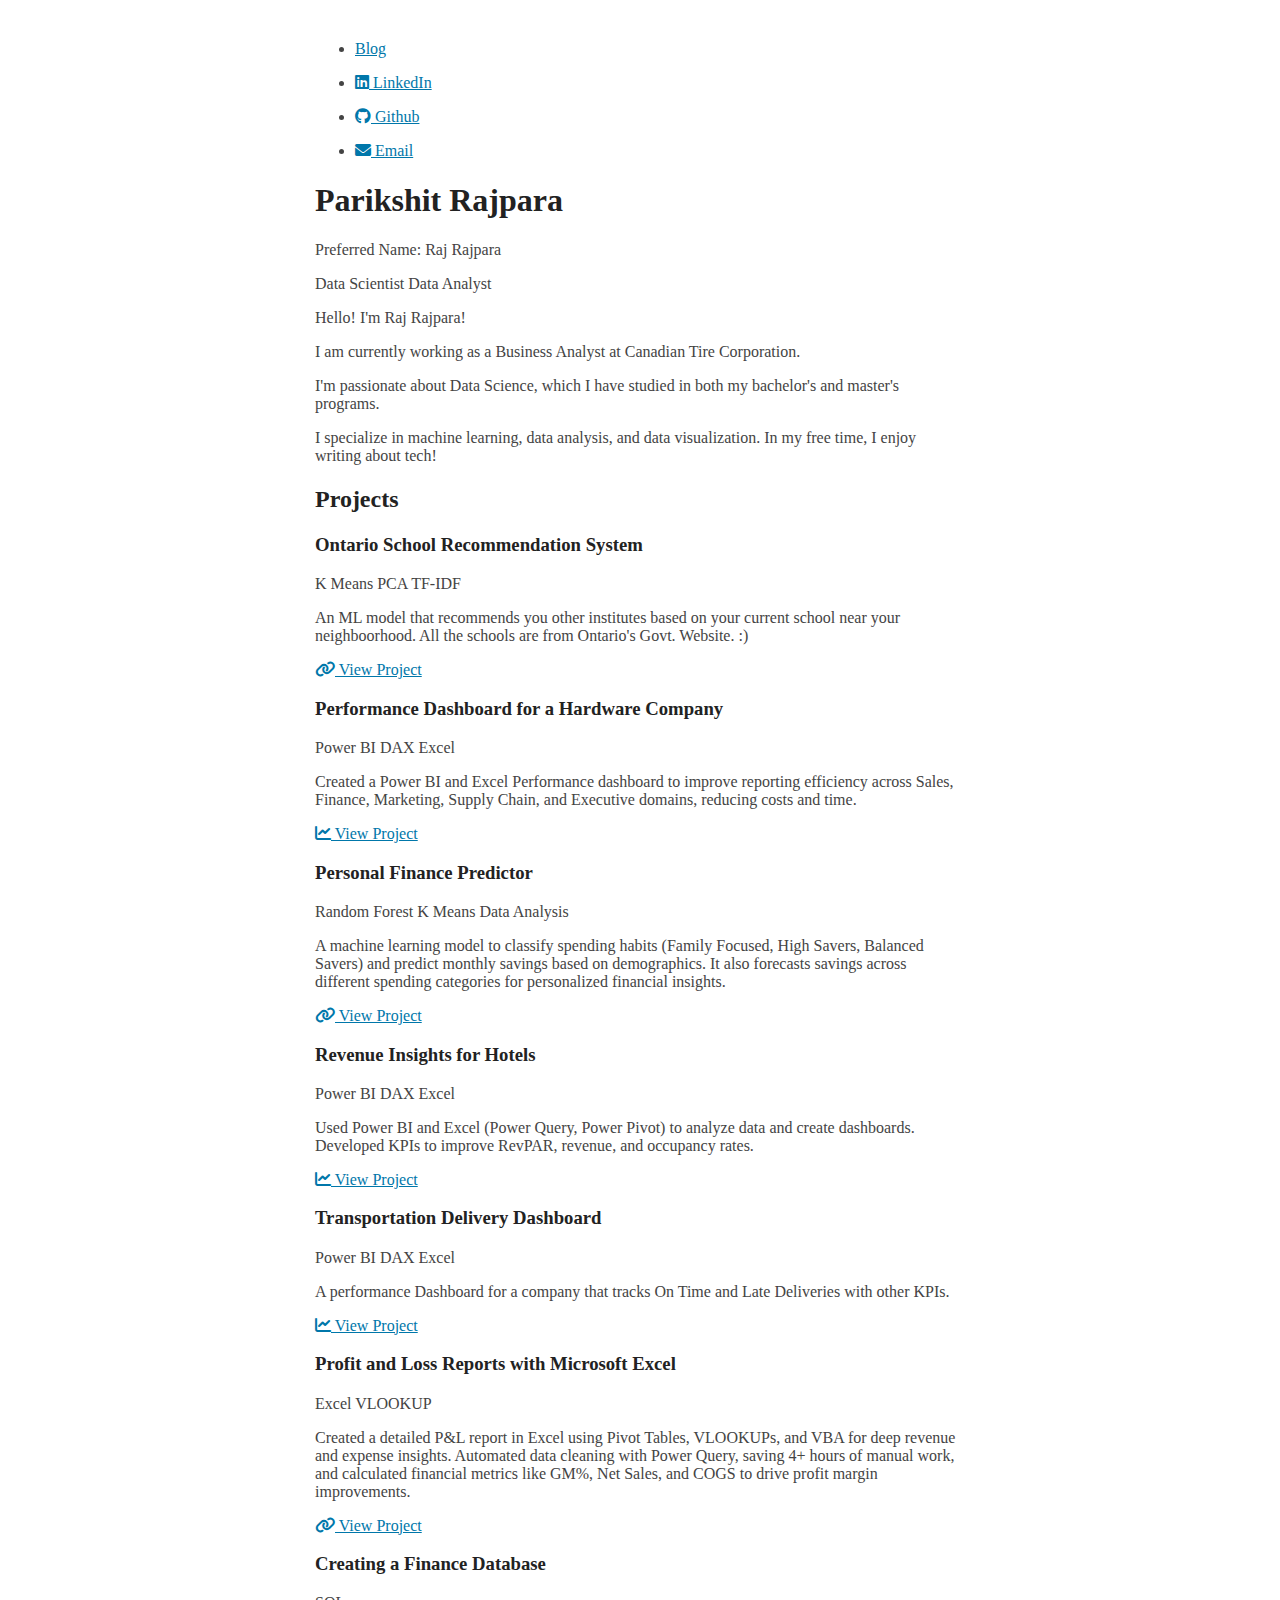
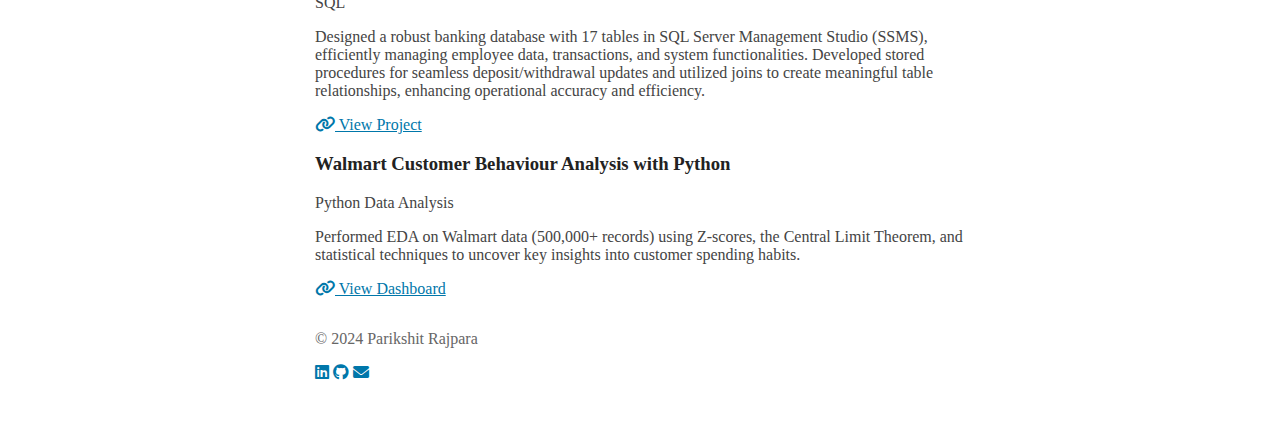
==== index.html @ f0b4fb81 "Update index.html" ====
<!DOCTYPE html>
<html lang="en">
<head>
    <meta charset="UTF-8">
    <meta name="viewport" content="width=device-width, initial-scale=1.0">
    <meta name="description" content="Parikshit Rajpara - Data Scientist and Analyst Portfolio">
    <title>Raj Rajpara | Data Scientist</title>
    <link rel="stylesheet" href="style2.css">
    <link rel="stylesheet" href="https://cdnjs.cloudflare.com/ajax/libs/font-awesome/6.0.0/css/all.min.css">
</head>
<body>
    <!-- Header -->
    <header>
        <nav>
            <ul>
                
                <li><a href="blog.html">Blog</a></li>
                <li><a href="https://www.linkedin.com/in/parikshit-rajpara/" target="_blank">
                    <i class="fab fa-linkedin"></i> LinkedIn</a></li>
                <li><a href="https://github.com/parikshitrajpara3" target="_blank">
                    <i class="fab fa-github"></i> Github</a></li>
                <li><a href="mailto:parikshitrajpara3@gmail.com">
                    <i class="fas fa-envelope"></i> Email</a></li>
            </ul>
        </nav>
    </header>

    <!-- Main Content -->
    <main>
        <!-- Introduction -->
        <section class="intro">
            <h1>Parikshit Rajpara</h1>
            <p class="subtitle">Preferred Name: Raj Rajpara</p>
            <div class="tags">
                <span class="tag">Data Scientist</span>
                <span class="tag">Data Analyst</span>
            </div>
            <p class="bio">
                <p>Hello! I'm Raj Rajpara!</p>
                <p>I am currently working as a Business Analyst at Canadian Tire Corporation.</p>
                <p>I'm passionate about Data Science, which I have studied in both my bachelor's and master's programs.</p>
                I specialize in machine learning, data analysis, and data visualization.
                In my free time, I enjoy writing about tech!
                
            </p>
        </section>

        <!-- Projects -->
        <section class="projects" id="projects">
            <h2>Projects</h2>
            <div class="project-grid">
                <!-- Project 1 -->
                <article class="card">
                    <h3>Ontario School Recommendation System</h3>
                    <div class="tags">
                        <span class="tag">K Means</span>
                        <span class="tag">PCA</span>
                        <span class="tag">TF-IDF</span>
                    </div>
                    <p>An ML model that recommends you other institutes based on your current school near your neighboorhood. All the schools are from Ontario's Govt. Website. :)</p>
                    <div class="links">
                        <a href="https://ontario-school-recommendation-system-euhwxbtechynjfxv5ljgqv.streamlit.app/" target="_blank">
                            <i class="fas fa-link"></i> View Project</a>
                    </div>
                </article>

                <!-- Project 2 -->
                <article class="card">
                    <h3>Performance Dashboard for a Hardware Company</h3>
                    <div class="tags">
                        <span class="tag">Power BI</span>
                        <span class="tag">DAX</span>
                        <span class="tag">Excel</span>
                    </div>
                    <p>Created a Power BI and Excel Performance dashboard to improve reporting efficiency across Sales, Finance, Marketing, Supply Chain, and Executive domains, reducing costs and time. </p>
                    <div class="links">
                        <a href="https://app.powerbi.com/view?r=eyJrIjoiZTNhYzI3ODItYmIyMy00NTI3LTg5YzgtYzM4MWZjYzgwNDY4IiwidCI6ImM2ZTU0OWIzLTVmNDUtNDAzMi1hYWU5LWQ0MjQ0ZGM1YjJjNCJ9" target="_blank">
                            <i class="fas fa-chart-line"></i> View Project</a>
                    </div>
                </article>

                <!-- Project 3 -->
                <article class="card">
                    <h3>Personal Finance Predictor</h3>
                    <div class="tags">
                        <span class="tag">Random Forest</span>
                        <span class="tag">K Means</span>
                        <span class="tag">Data Analysis</span>
                    </div>
                    <p>A machine learning model to classify spending habits (Family Focused, High Savers, Balanced Savers) and predict monthly savings based on demographics. It also forecasts savings across different spending categories for personalized financial insights.</p>
                    <div class="links">
                        <a href="https://github.com/parikshitrajpara3/Personal-Finance-Predictor" target="_blank">
                            <i class="fas fa-link"></i> View Project</a>
                    </div>
                </article>

                 <!-- Project 4 -->
                 <article class="card">
                    <h3>Revenue Insights for Hotels</h3>
                    <div class="tags">
                        <span class="tag">Power BI</span>
                        <span class="tag">DAX</span>
                        <span class="tag">Excel</span>
                    </div>
                    <p>Used Power BI and Excel (Power Query, Power Pivot) to analyze data and create dashboards. Developed KPIs to improve RevPAR, revenue, and occupancy rates. </p>
                    <div class="links">
                        <a href="https://app.powerbi.com/view?r=eyJrIjoiZWM1MTcyNTEtMDI0Zi00YzE4LWFkN2YtYTNhMDkzMjU4YWUwIiwidCI6ImM2ZTU0OWIzLTVmNDUtNDAzMi1hYWU5LWQ0MjQ0ZGM1YjJjNCJ9" target="_blank">
                            <i class="fas fa-chart-line"></i> View Project</a>
                    </div>
                </article>

                 <!-- Project 5 -->
                 <article class="card">
                    <h3>Transportation Delivery Dashboard</h3>
                    <div class="tags">
                        <span class="tag">Power BI</span>
                        <span class="tag">DAX</span>
                        <span class="tag">Excel</span>
                    </div>
                    <p>A performance Dashboard for a company that tracks On Time and Late Deliveries with other KPIs.</p>
                    <div class="links">
                        <a href="https://app.powerbi.com/view?r=eyJrIjoiOTc2NDYxMzItNWI3Mi00OTZkLTlhZjktM2M2MDU0YTFlNWYxIiwidCI6ImM2ZTU0OWIzLTVmNDUtNDAzMi1hYWU5LWQ0MjQ0ZGM1YjJjNCJ9" target="_blank">
                            <i class="fas fa-chart-line"></i> View Project</a>
                    </div>
                </article>


                 <!-- Project 6 -->
                 <article class="card">
                     <h3>Profit and Loss Reports with Microsoft Excel</h3>
                         <div class="tags">
                            <span class="tag">Excel</span>
                            <span class="tag">VLOOKUP</span>
                            
                        </div>
                        <p>
                            Created a detailed P&L report in Excel using Pivot Tables, VLOOKUPs, and VBA for deep revenue and expense insights. Automated data cleaning with Power Query, saving 4+ hours of manual work, and calculated financial metrics like GM%, Net Sales, and COGS to drive profit margin improvements.</p>
                        <div class="links">
                                <a href="https://github.com/parikshitrajpara3/Analysis-of-Hardware-Company/tree/main" target="_blank">
                                    <i class="fas fa-link"></i> View Project</a>
                        </div>
                    </article>
                

                 <!-- Project 7 -->
                 <article class="card">
                    <h3>Creating a Finance Database</h3>
                    <div class="tags">
                        <span class="tag">SQL</span>
                    </div>
                    <p>
                        Designed a robust banking database with 17 tables in SQL Server Management Studio (SSMS), efficiently managing employee data, transactions, and system functionalities. Developed stored procedures for seamless deposit/withdrawal updates and utilized joins to create meaningful table relationships, enhancing operational accuracy and efficiency.</p>
                    <div class="links">
                        <a href="https://github.com/parikshitrajpara3/Analysis-of-Bank-Database/tree/main" target="_blank">
                            <i class="fas fa-link"></i> View Project</a>
                    </div>
                </article>

                <!-- Project 8 -->
                <article class="card">
                    <h3>Walmart Customer Behaviour Analysis with Python</h3>
                    <div class="tags">
                        <span class="tag">Python</span>
                        <span class="tag">Data Analysis</span>
                    </div>
                    <p>Performed EDA on Walmart data (500,000+ records) using Z-scores, the Central Limit Theorem, and statistical techniques to uncover key insights into customer spending habits.</p>
                    <div class="links">
                        <a href="https://github.com/parikshitrajpara3/Walmart-Customer-Purchasing-Behaviour-Analysis/tree/main" target="_blank">
                            <i class="fas fa-link"></i> View Dashboard</a>
                    </div>
                </article>
            </div>
        </section>
    </main>

    <!-- Footer -->
    <footer>
        <p>&copy; 2024 Parikshit Rajpara</p>
        <div class="social-links">
            <a href="https://www.linkedin.com/in/yourprofile" target="_blank">
                <i class="fab fa-linkedin"></i></a>
            <a href="https://www.github.com/yourprofile" target="_blank">
                <i class="fab fa-github"></i></a>
            <a href="mailto:your-email@example.com">
                <i class="fas fa-envelope"></i></a>
        </div>
    </footer>
</body>
</html>
---- style2.css ----
body {
    max-width: 650px;
    margin: 40px auto;
    padding: 0 10px;
    color: #444;
    background: #fff;
}

h1, h2, h3 {
    line-height: 1.2;
    color: #222;
}

a {
    color: #07a;
}

li {
    margin-bottom: 1em;
}

footer {
    margin-top: 2em;
    color: #666;
}

@media (max-width: 600px) {
    body {
        padding: 0 15px;
    }
}
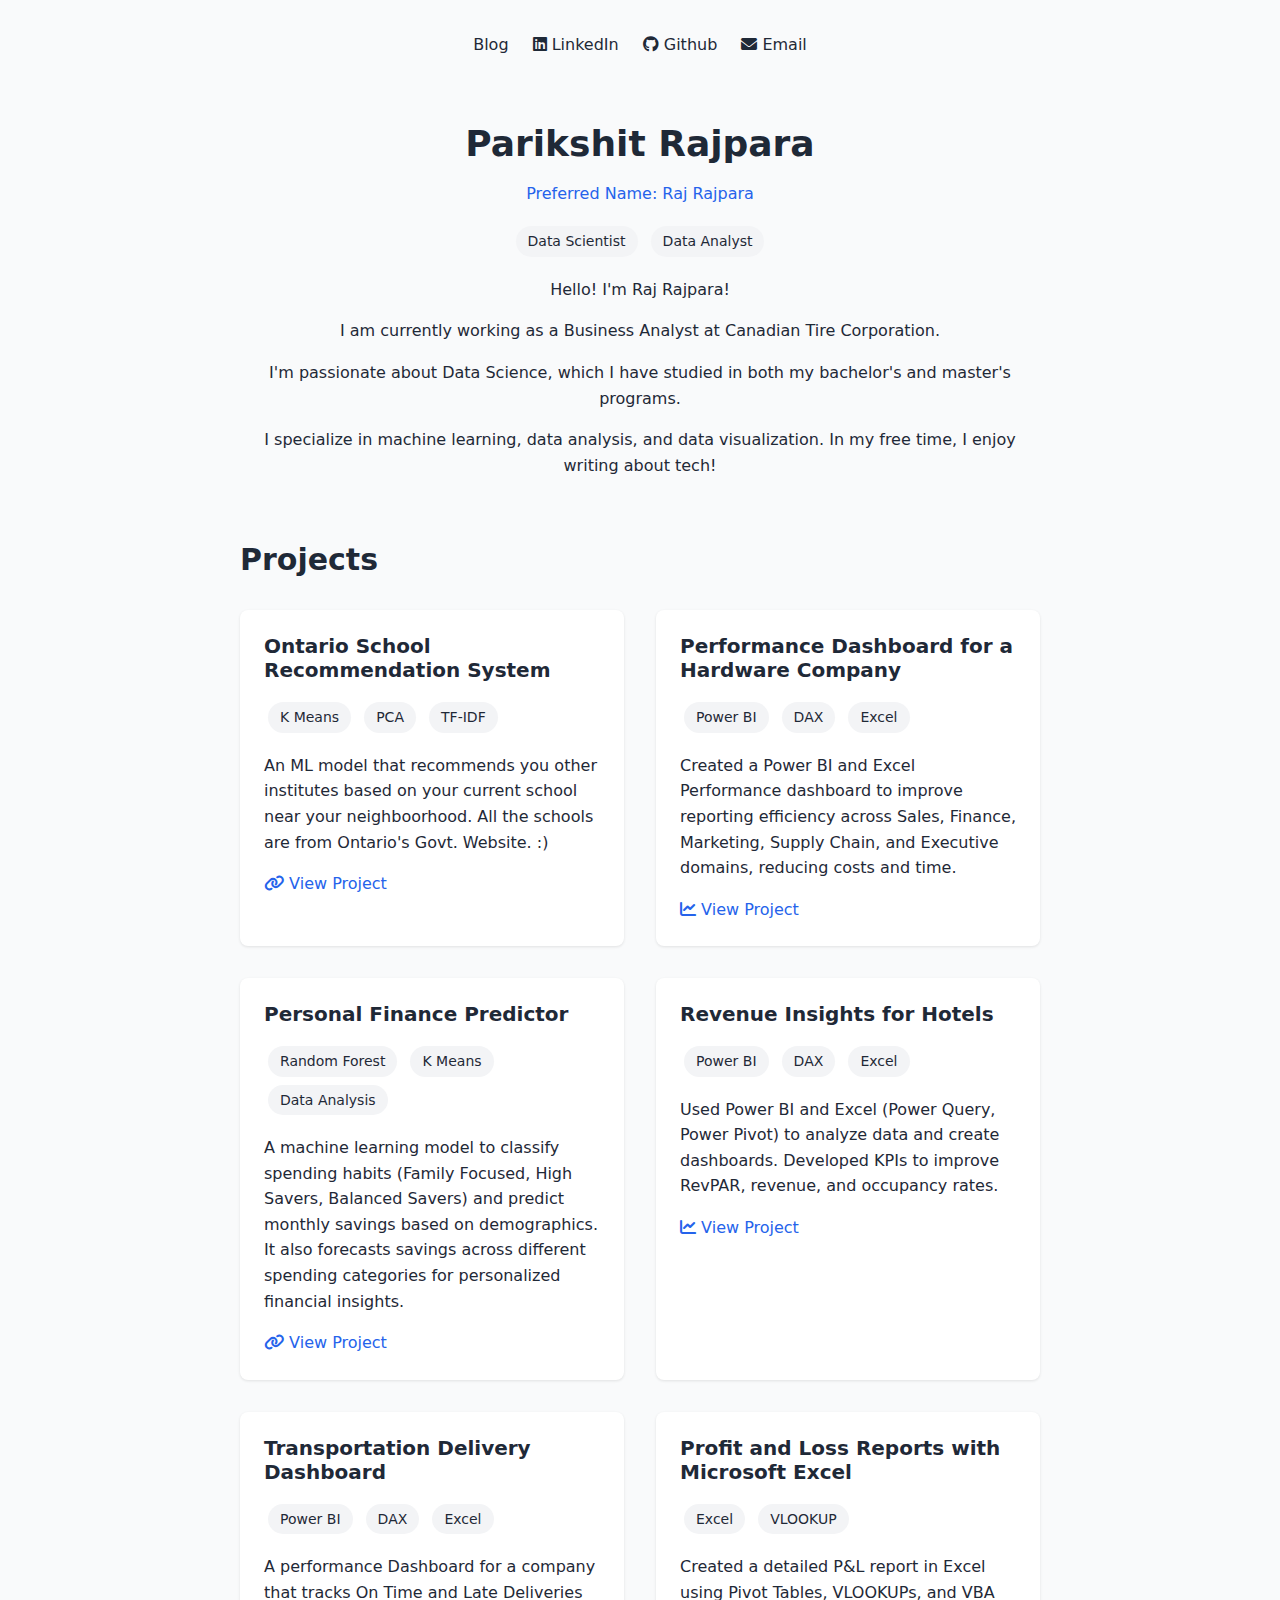
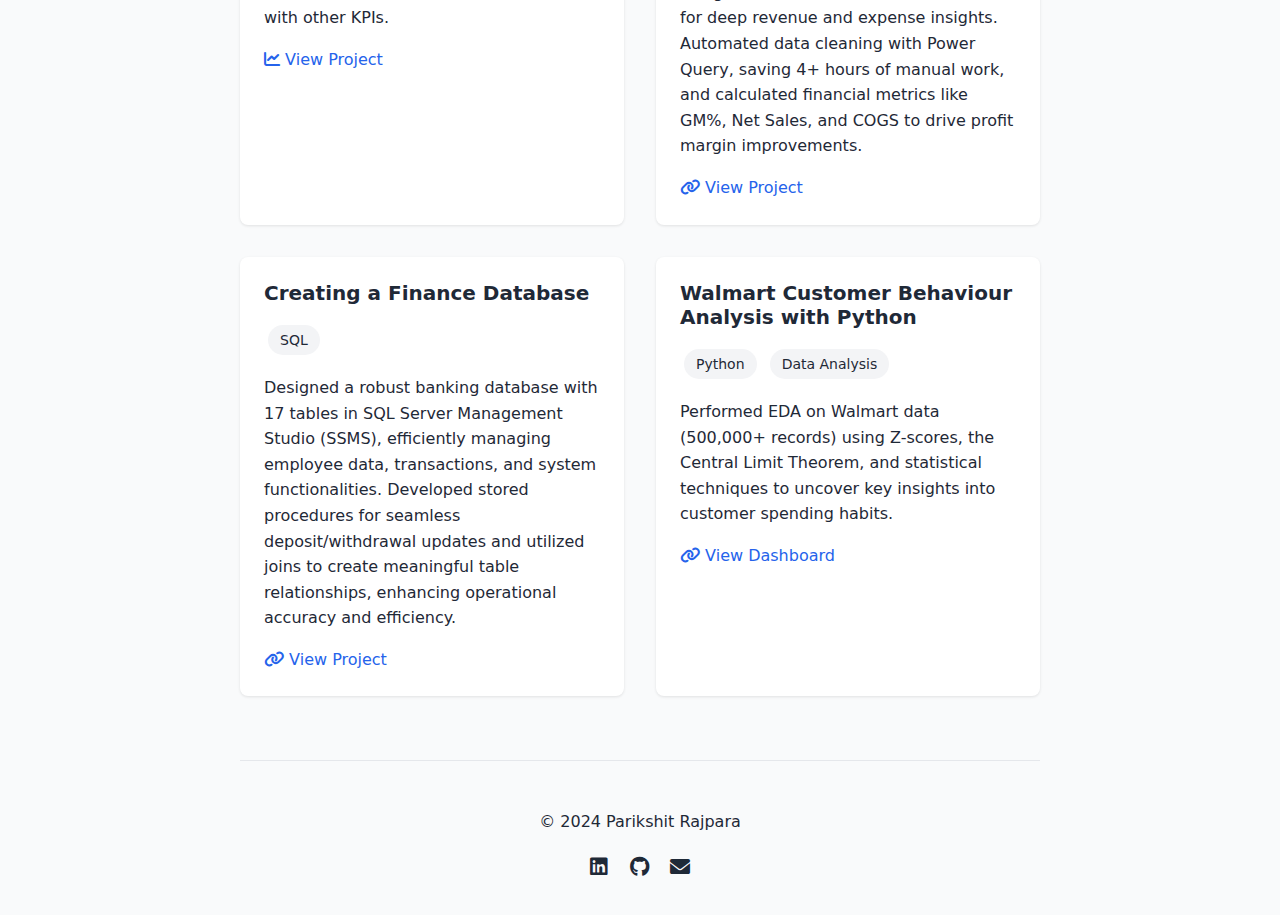
==== commit 01c8ab62: "Update index.html" ====
--- a/index.html
+++ b/index.html
@@ -177,11 +177,11 @@
     <footer>
         <p>&copy; 2024 Parikshit Rajpara</p>
         <div class="social-links">
-            <a href="https://www.linkedin.com/in/yourprofile" target="_blank">
+            <a href="https://www.linkedin.com/in/parikshit-rajpara" target="_blank">
                 <i class="fab fa-linkedin"></i></a>
-            <a href="https://www.github.com/yourprofile" target="_blank">
+            <a href="https://github.com/parikshitrajpara3" target="_blank">
                 <i class="fab fa-github"></i></a>
-            <a href="mailto:your-email@example.com">
+            <a href="mailto:parikshitrajpara3@gmail.com">
                 <i class="fas fa-envelope"></i></a>
         </div>
     </footer>
--- a/style2.css
+++ b/style2.css
@@ -1,31 +1,146 @@
-body {
-    max-width: 650px;
-    margin: 40px auto;
-    padding: 0 10px;
-    color: #444;
-    background: #fff;
+/* Base styles */
+:root {
+    --primary-color: #2563eb;
+    --text-color: #1f2937;
+    --background-color: #f9fafb;
+    --card-background: #ffffff;
+    --border-color: #e5e7eb;
 }
 
+body {
+    max-width: 800px;
+    margin: 0 auto;
+    padding: 2rem 1.25rem;
+    font-family: system-ui, -apple-system, 'Segoe UI', Roboto, sans-serif;
+    line-height: 1.6;
+    color: var(--text-color);
+    background-color: var(--background-color);
+}
+
+/* Typography */
 h1, h2, h3 {
     line-height: 1.2;
-    color: #222;
+    margin: 0 0 1rem 0;
 }
 
-a {
-    color: #07a;
+h1 { font-size: 2.25rem; }
+h2 { font-size: 1.875rem; }
+h3 { font-size: 1.25rem; }
+
+/* Navigation */
+nav ul {
+    list-style: none;
+    padding: 0;
+    margin: 0;
+    display: flex;
+    gap: 1.5rem;
+    justify-content: center;
 }
 
-li {
-    margin-bottom: 1em;
+nav a {
+    color: var(--text-color);
+    text-decoration: none;
+    font-weight: 500;
 }
 
-footer {
-    margin-top: 2em;
-    color: #666;
+nav a:hover {
+    color: var(--primary-color);
 }
 
-@media (max-width: 600px) {
-    body {
-        padding: 0 15px;
+/* Sections */
+section {
+    margin: 3rem 0;
+}
+
+.intro {
+    text-align: center;
+    margin: 4rem 0;
+}
+
+.subtitle {
+    color: var(--primary-color);
+    font-weight: 500;
+}
+
+/* Tags */
+.tags {
+    margin: 1rem 0;
+}
+
+.tag {
+    display: inline-block;
+    background-color: #f3f4f6;
+    padding: 0.25rem 0.75rem;
+    border-radius: 9999px;
+    font-size: 0.875rem;
+    margin: 0.25rem;
+}
+
+/* Project Grid */
+.project-grid {
+    display: grid;
+    grid-template-columns: repeat(auto-fit, minmax(250px, 1fr));
+    gap: 2rem;
+    margin-top: 2rem;
+}
+
+/* Cards */
+.card {
+    background: var(--card-background);
+    padding: 1.5rem;
+    border-radius: 0.5rem;
+    box-shadow: 0 1px 3px rgba(0,0,0,0.1);
+}
+
+.card h3 {
+    margin-bottom: 0.5rem;
+}
+
+.card .links {
+    margin-top: 1rem;
+}
+
+.card a {
+    color: var(--primary-color);
+    text-decoration: none;
+}
+
+.card a:hover {
+    text-decoration: underline;
+}
+
+/* Footer */
+footer {
+    margin-top: 4rem;
+    padding-top: 2rem;
+    border-top: 1px solid var(--border-color);
+    text-align: center;
+}
+
+.social-links {
+    margin-top: 1rem;
+}
+
+.social-links a {
+    color: var(--text-color);
+    margin: 0 0.5rem;
+    font-size: 1.25rem;
+    text-decoration: none;
+}
+
+.social-links a:hover {
+    color: var(--primary-color);
+}
+
+/* Responsive Design */
+@media (max-width: 768px) {
+    nav ul {
+        flex-direction: column;
+        align-items: center;
+        gap: 1rem;
     }
-}+
+    .project-grid {
+        grid-template-columns: 1fr;
+    }
+}
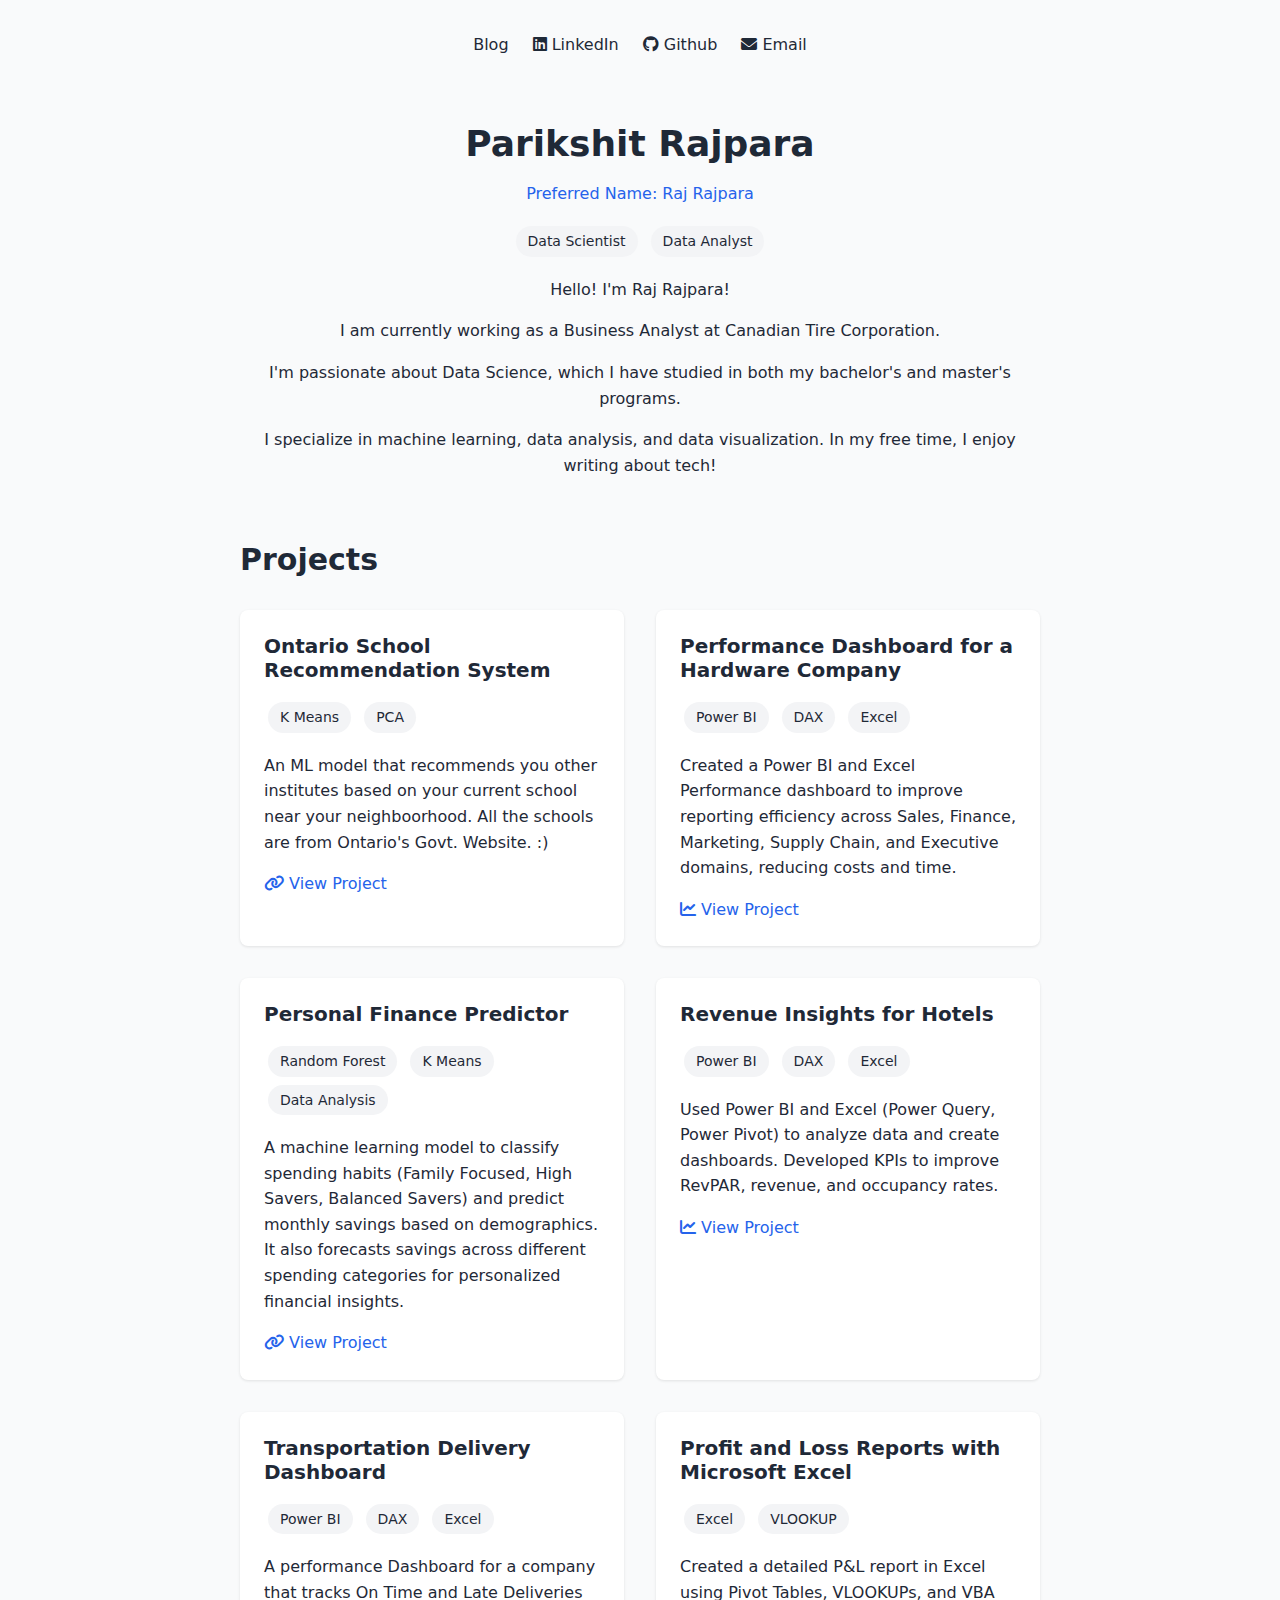
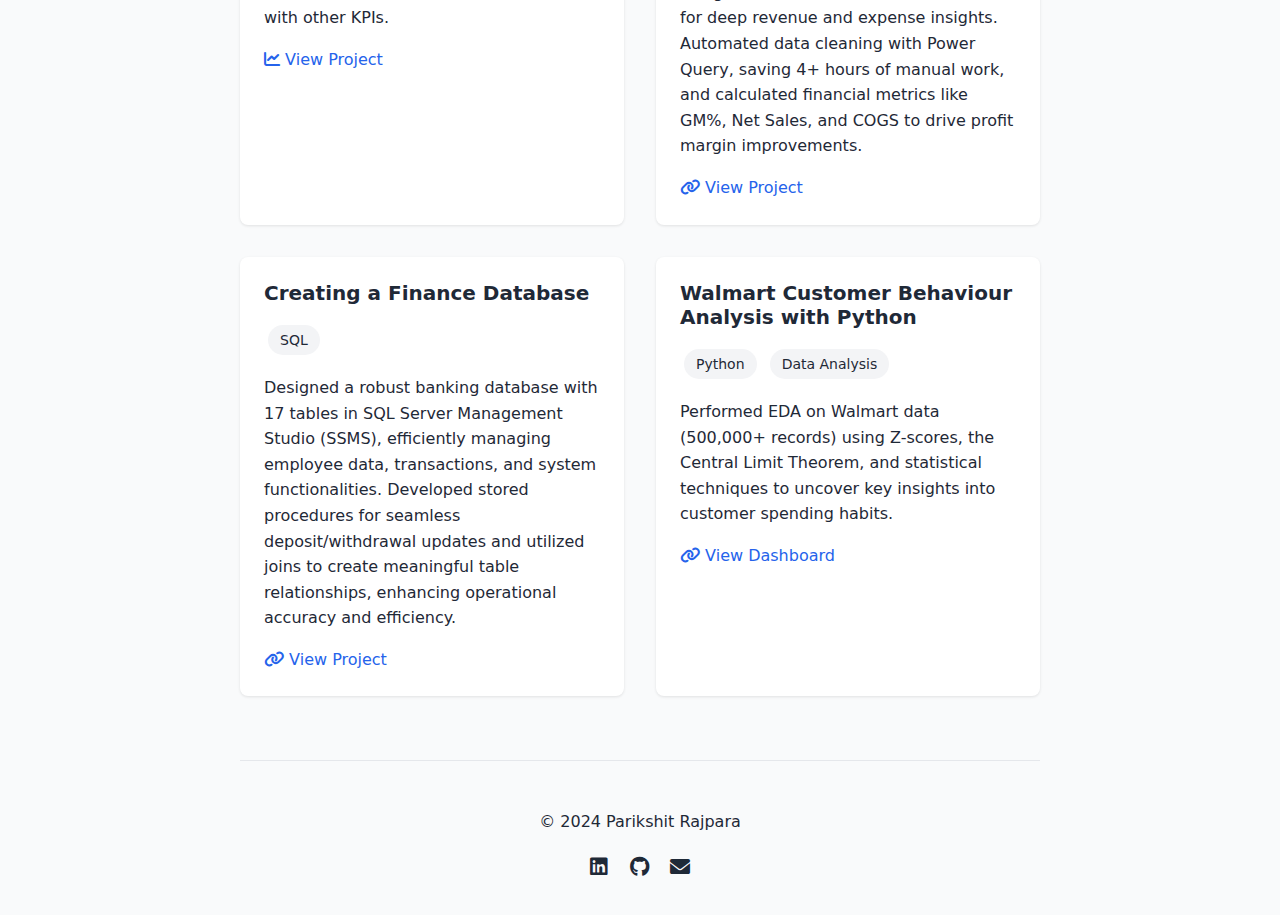
==== commit d9523b7a: "Update index.html" ====
--- a/index.html
+++ b/index.html
@@ -55,7 +55,6 @@
                     <div class="tags">
                         <span class="tag">K Means</span>
                         <span class="tag">PCA</span>
-                        <span class="tag">TF-IDF</span>
                     </div>
                     <p>An ML model that recommends you other institutes based on your current school near your neighboorhood. All the schools are from Ontario's Govt. Website. :)</p>
                     <div class="links">
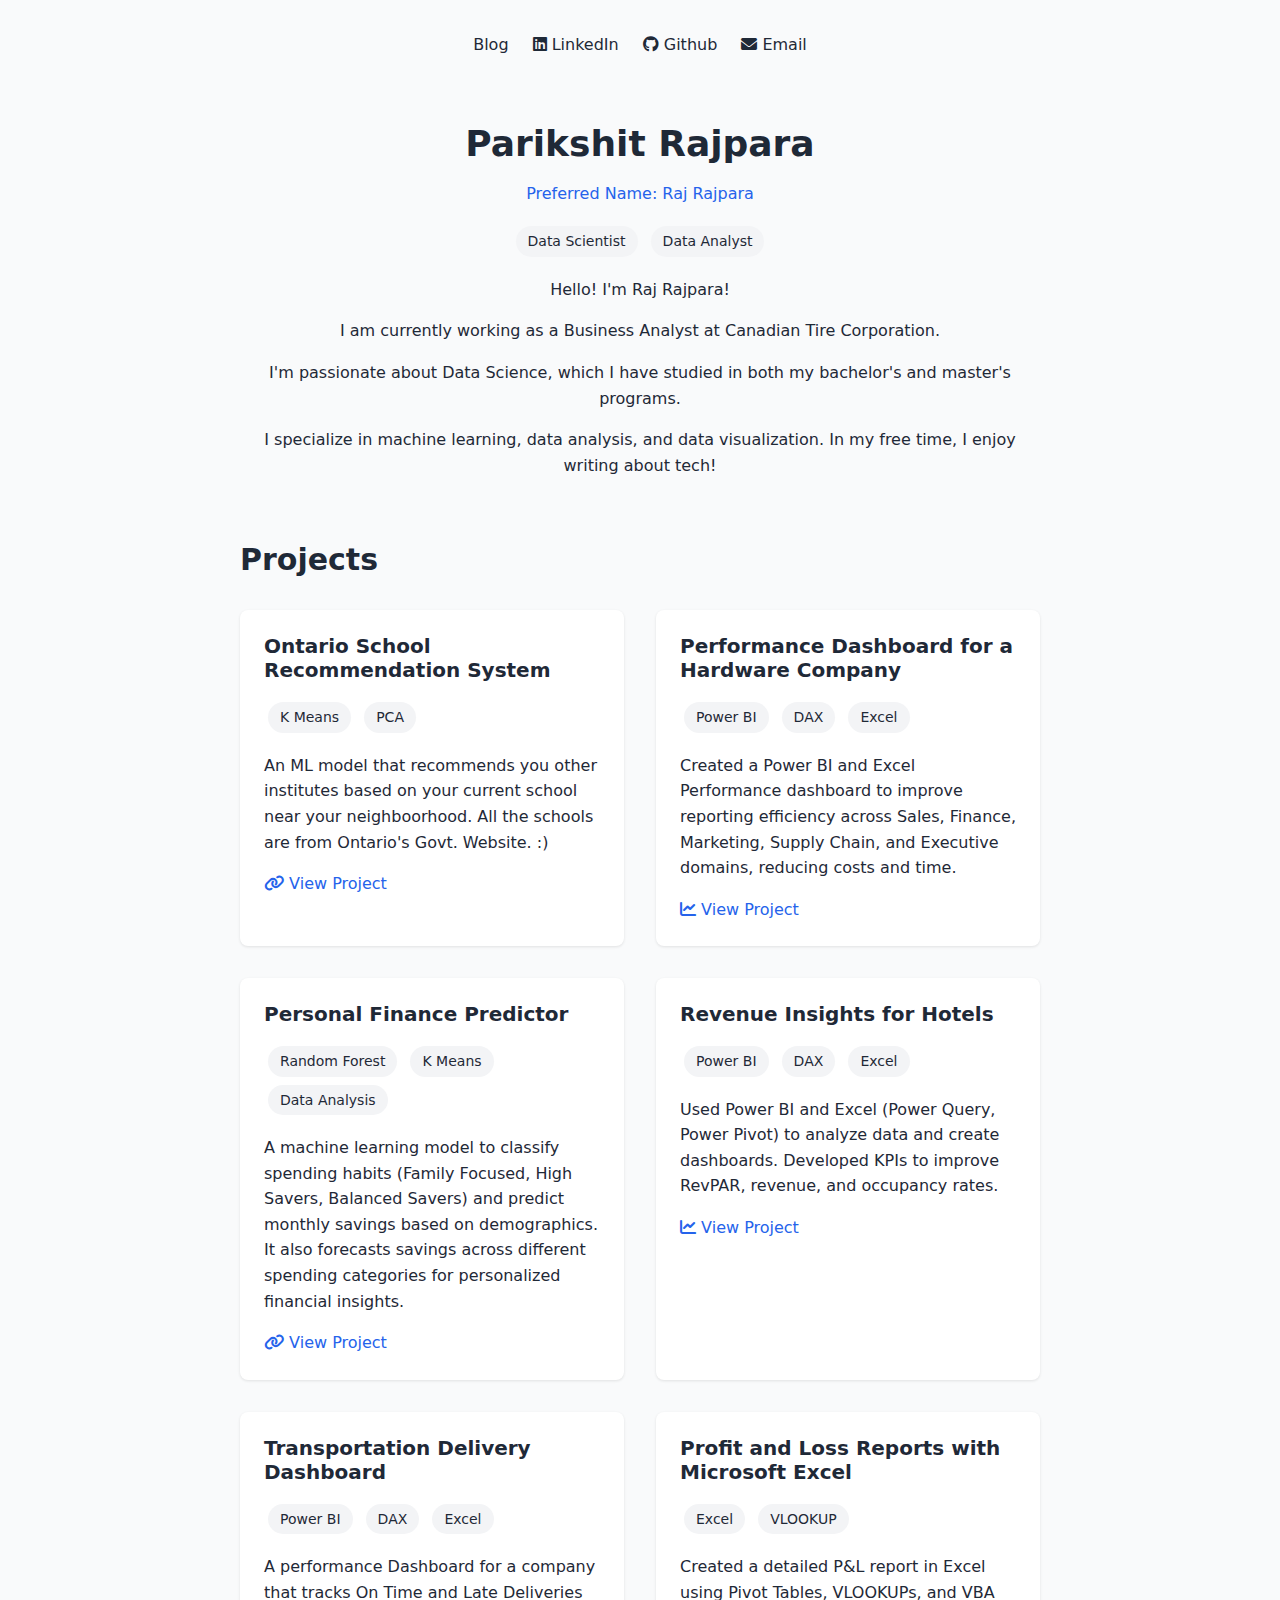
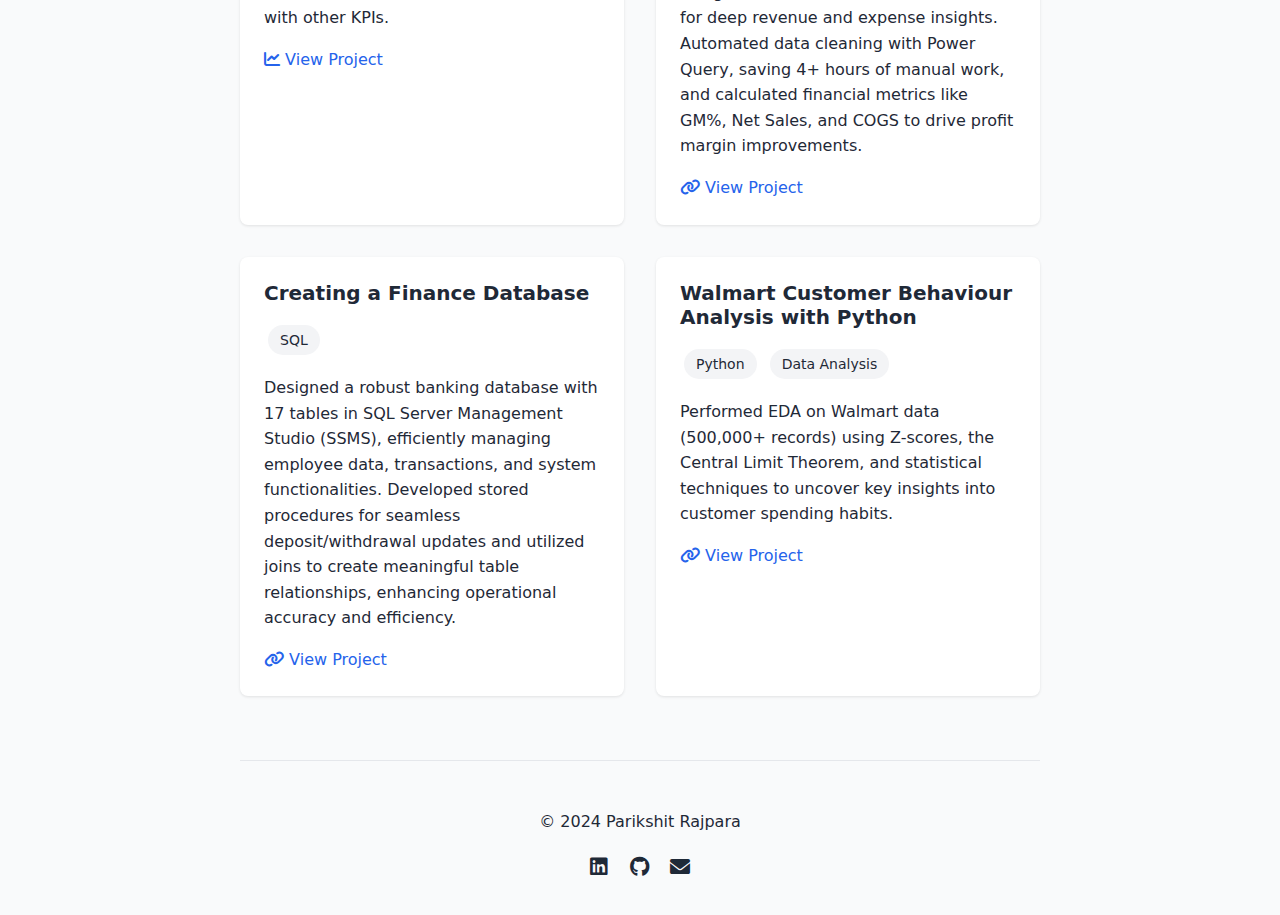
==== commit c737a8d5: "Update index.html" ====
--- a/index.html
+++ b/index.html
@@ -165,7 +165,7 @@
                     <p>Performed EDA on Walmart data (500,000+ records) using Z-scores, the Central Limit Theorem, and statistical techniques to uncover key insights into customer spending habits.</p>
                     <div class="links">
                         <a href="https://github.com/parikshitrajpara3/Walmart-Customer-Purchasing-Behaviour-Analysis/tree/main" target="_blank">
-                            <i class="fas fa-link"></i> View Dashboard</a>
+                            <i class="fas fa-link"></i> View Project</a>
                     </div>
                 </article>
             </div>
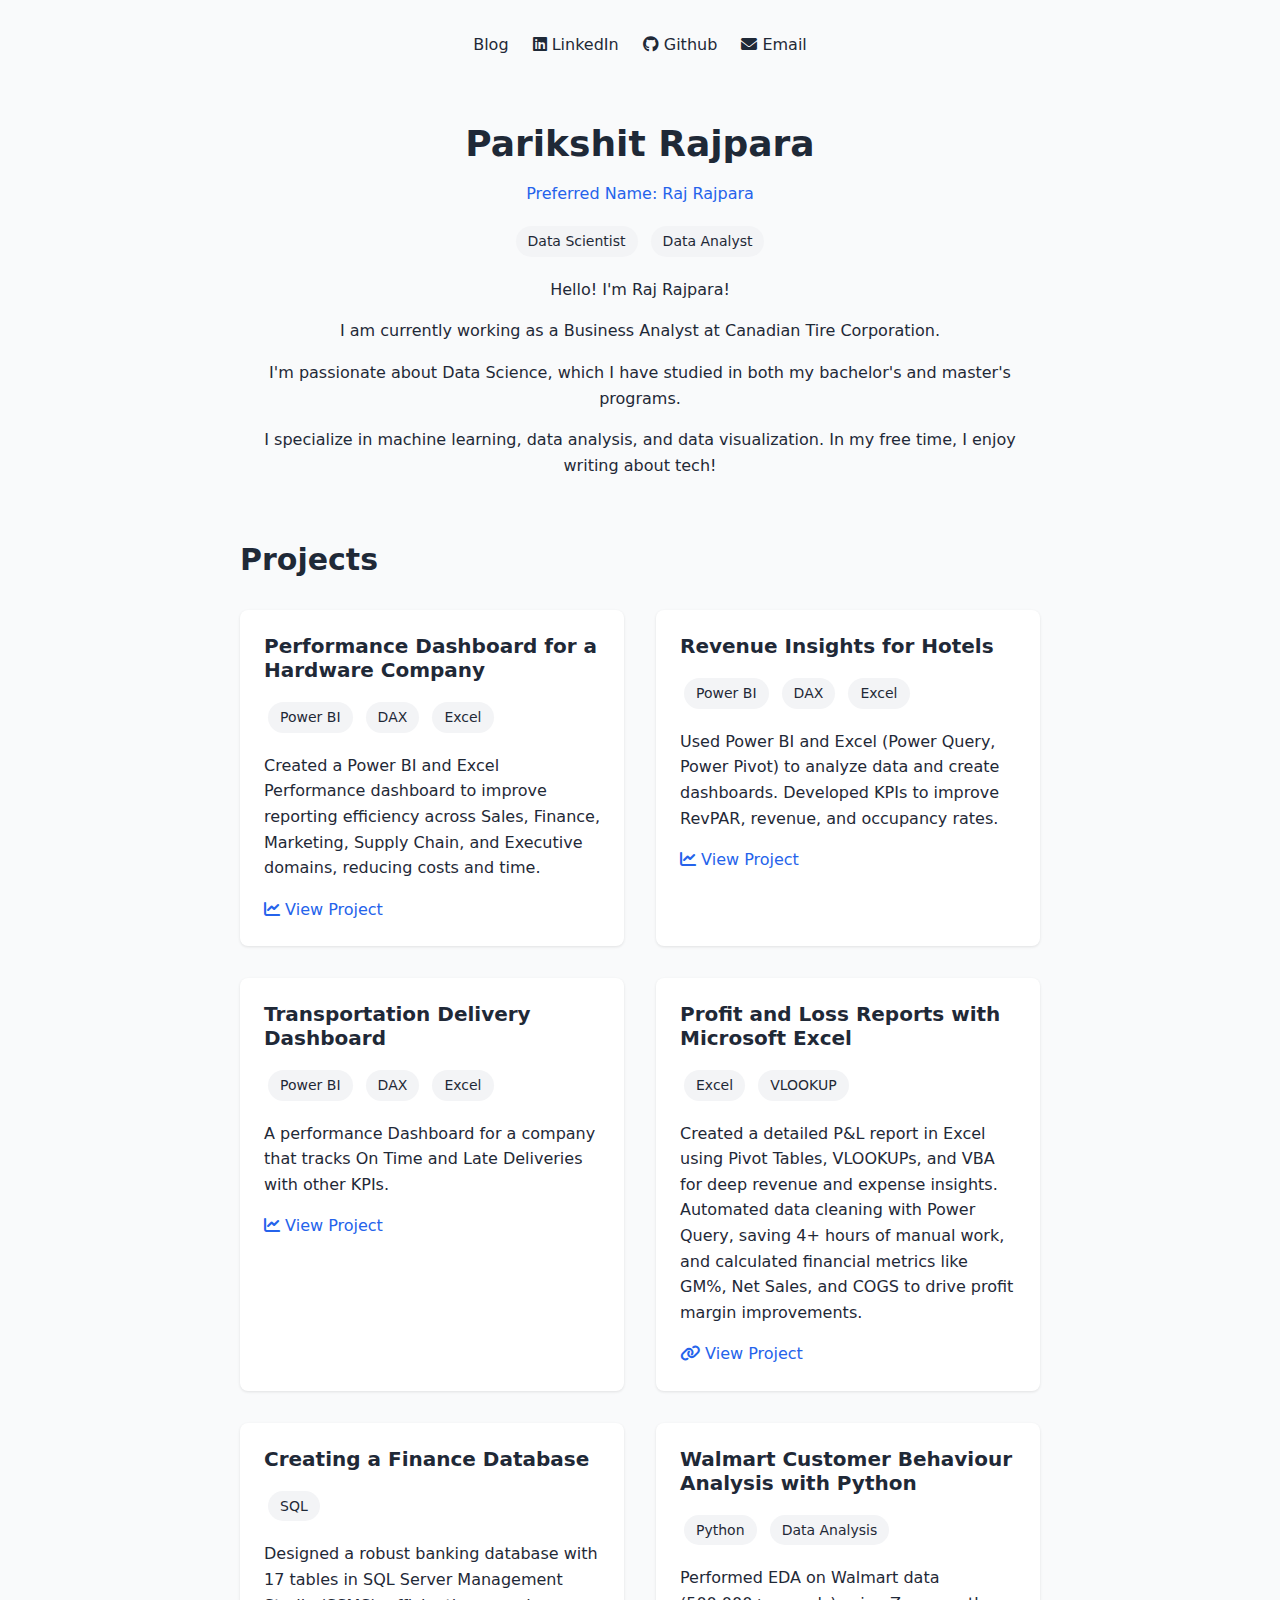
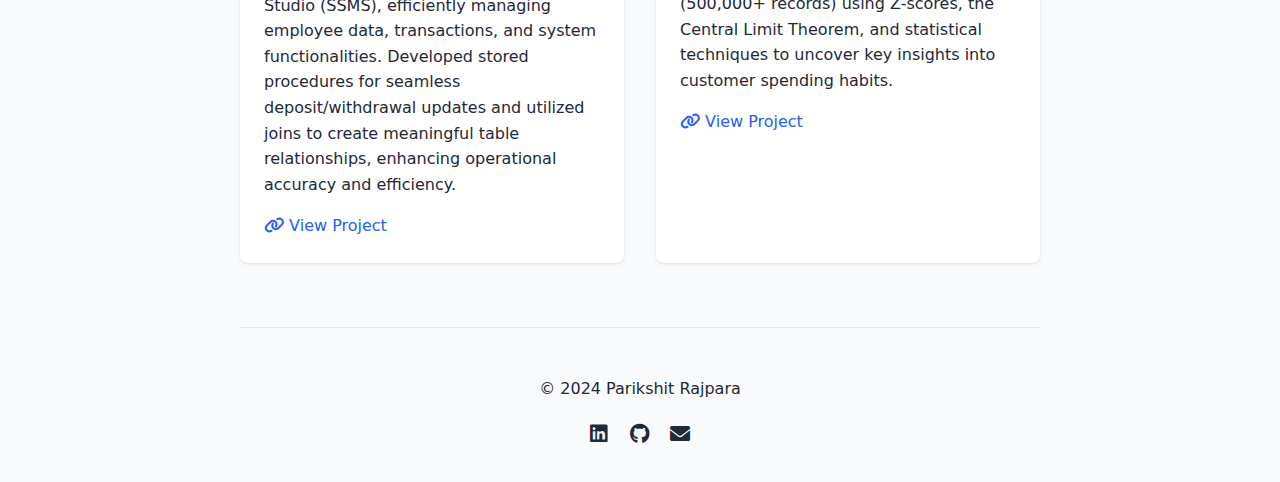
==== commit f7101f6a: "Update index.html" ====
--- a/index.html
+++ b/index.html
@@ -49,19 +49,6 @@
         <section class="projects" id="projects">
             <h2>Projects</h2>
             <div class="project-grid">
-                <!-- Project 1 -->
-                <article class="card">
-                    <h3>Ontario School Recommendation System</h3>
-                    <div class="tags">
-                        <span class="tag">K Means</span>
-                        <span class="tag">PCA</span>
-                    </div>
-                    <p>An ML model that recommends you other institutes based on your current school near your neighboorhood. All the schools are from Ontario's Govt. Website. :)</p>
-                    <div class="links">
-                        <a href="https://ontario-school-recommendation-system-euhwxbtechynjfxv5ljgqv.streamlit.app/" target="_blank">
-                            <i class="fas fa-link"></i> View Project</a>
-                    </div>
-                </article>
 
                 <!-- Project 2 -->
                 <article class="card">
@@ -78,20 +65,6 @@
                     </div>
                 </article>
 
-                <!-- Project 3 -->
-                <article class="card">
-                    <h3>Personal Finance Predictor</h3>
-                    <div class="tags">
-                        <span class="tag">Random Forest</span>
-                        <span class="tag">K Means</span>
-                        <span class="tag">Data Analysis</span>
-                    </div>
-                    <p>A machine learning model to classify spending habits (Family Focused, High Savers, Balanced Savers) and predict monthly savings based on demographics. It also forecasts savings across different spending categories for personalized financial insights.</p>
-                    <div class="links">
-                        <a href="https://github.com/parikshitrajpara3/Personal-Finance-Predictor" target="_blank">
-                            <i class="fas fa-link"></i> View Project</a>
-                    </div>
-                </article>
 
                  <!-- Project 4 -->
                  <article class="card">
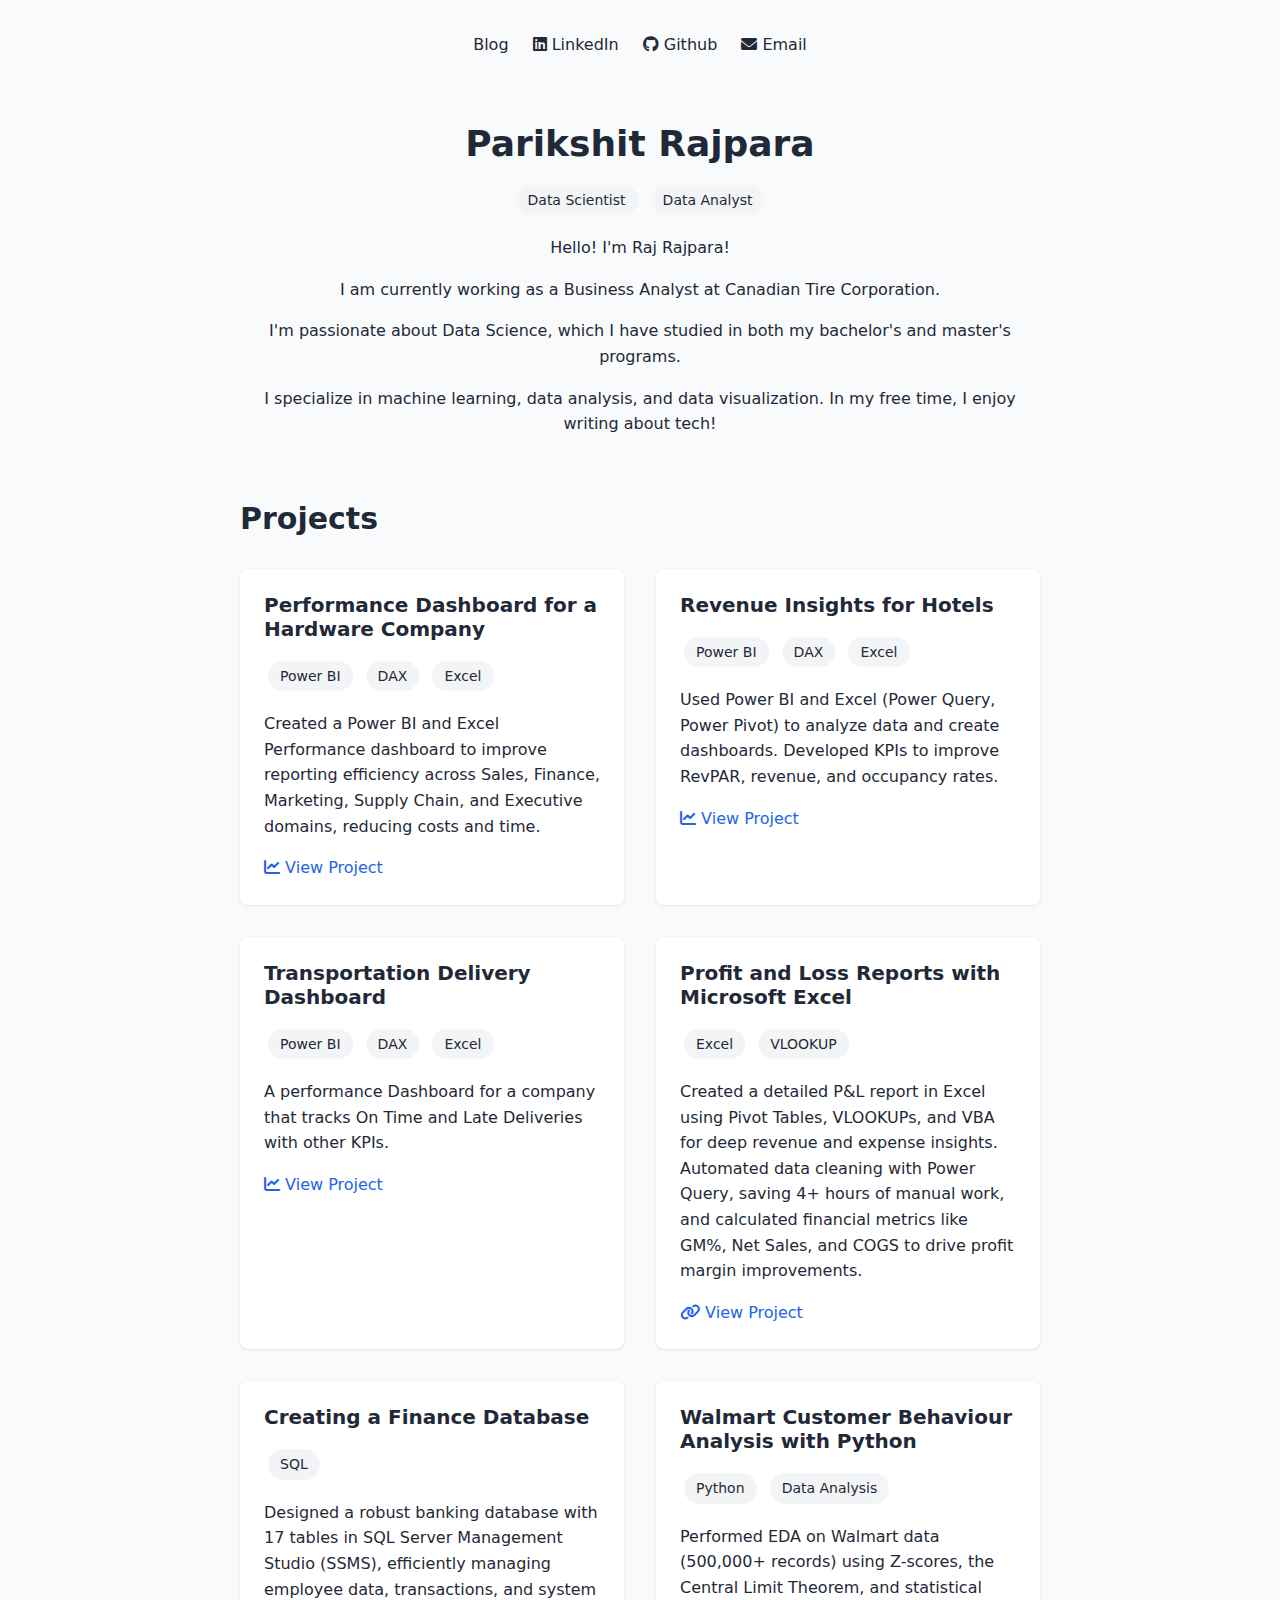
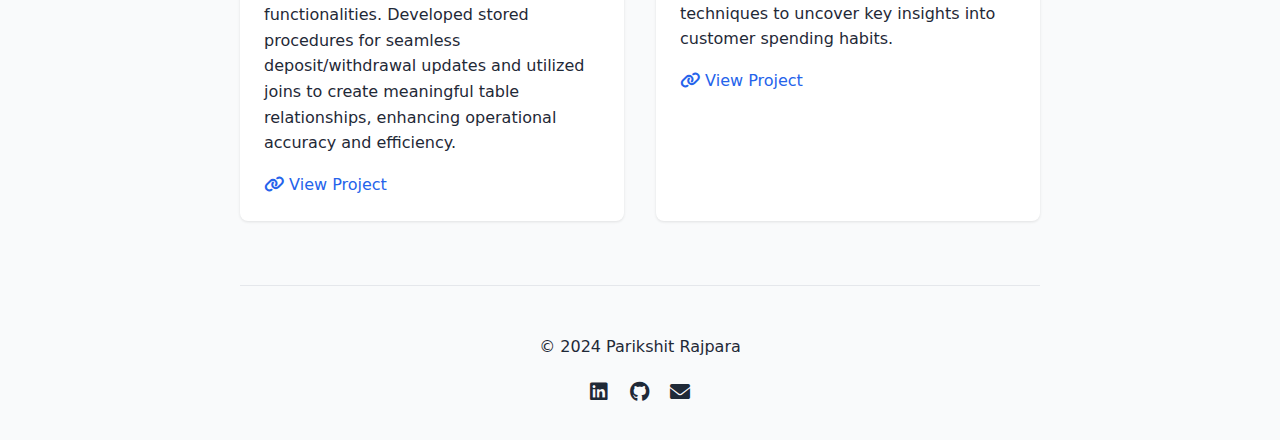
==== commit a8dc4e43: "Update index.html" ====
--- a/index.html
+++ b/index.html
@@ -30,7 +30,7 @@
         <!-- Introduction -->
         <section class="intro">
             <h1>Parikshit Rajpara</h1>
-            <p class="subtitle">Preferred Name: Raj Rajpara</p>
+            
             <div class="tags">
                 <span class="tag">Data Scientist</span>
                 <span class="tag">Data Analyst</span>
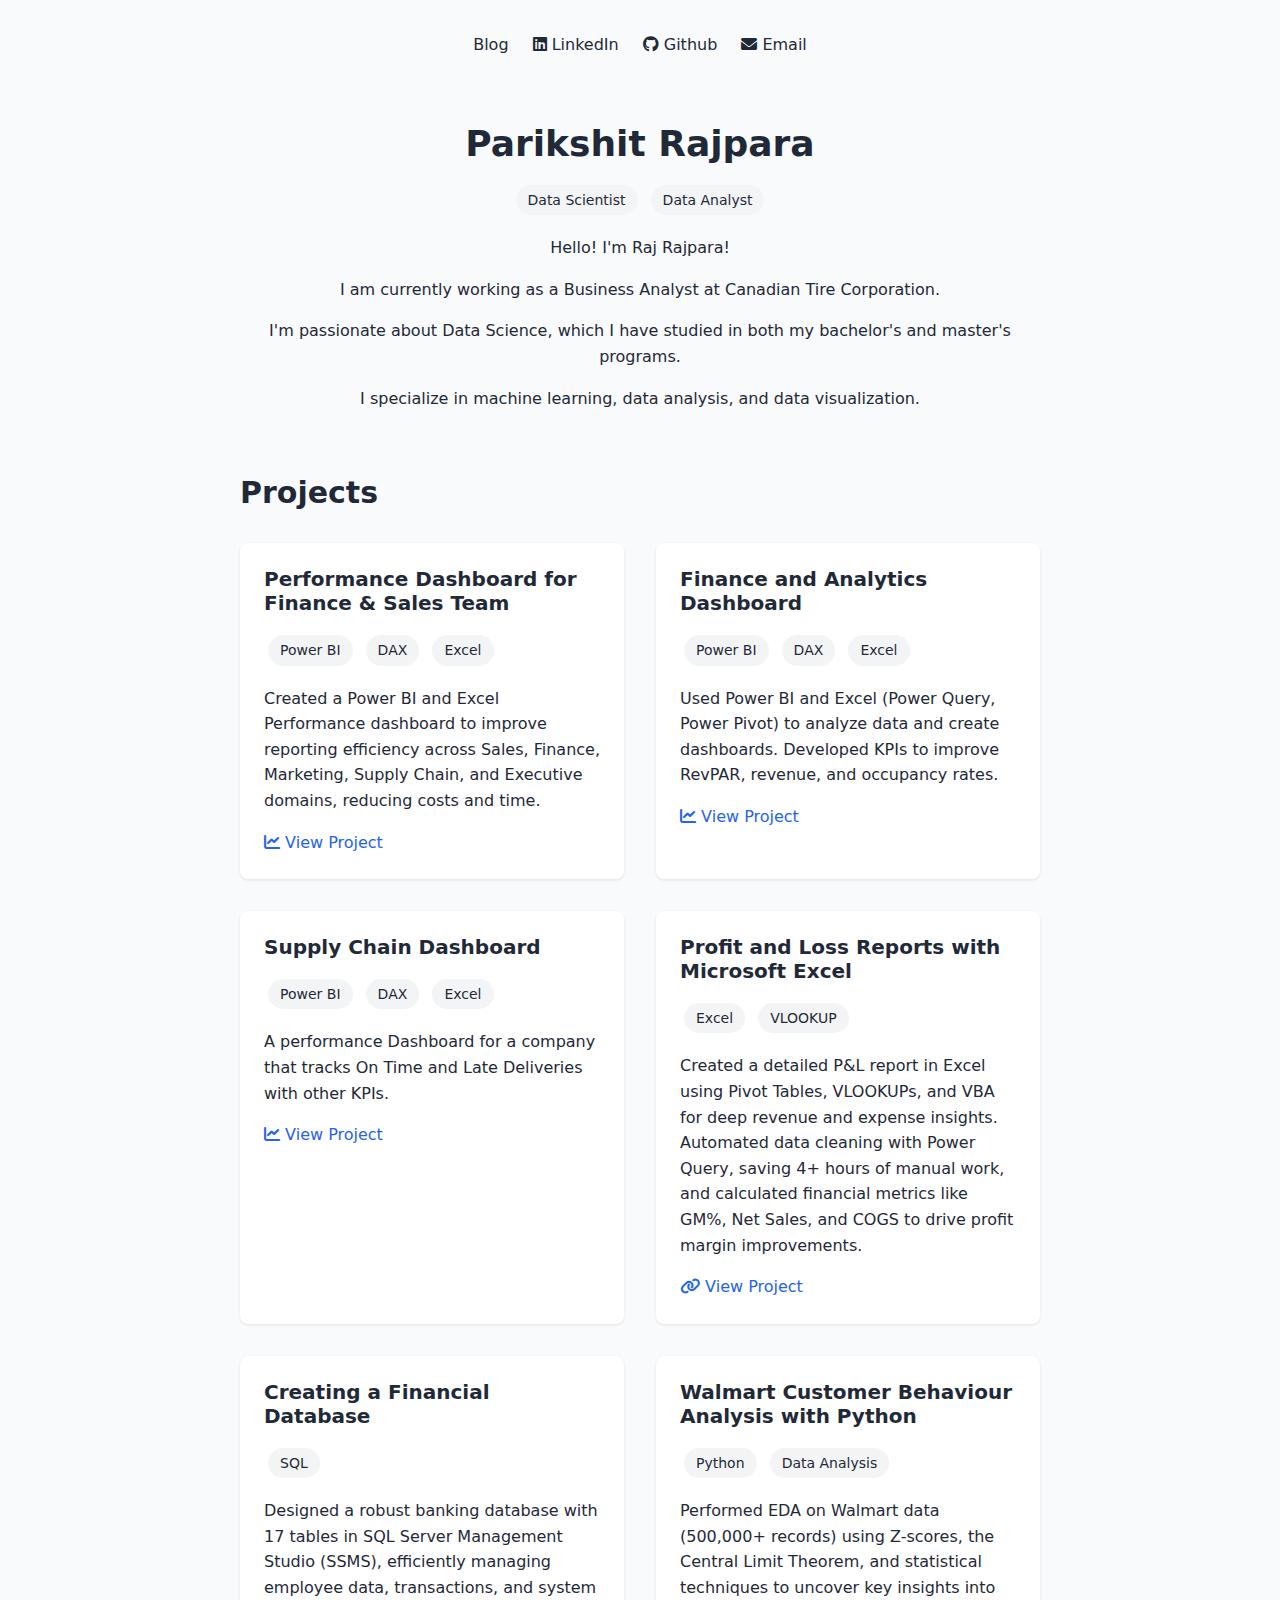
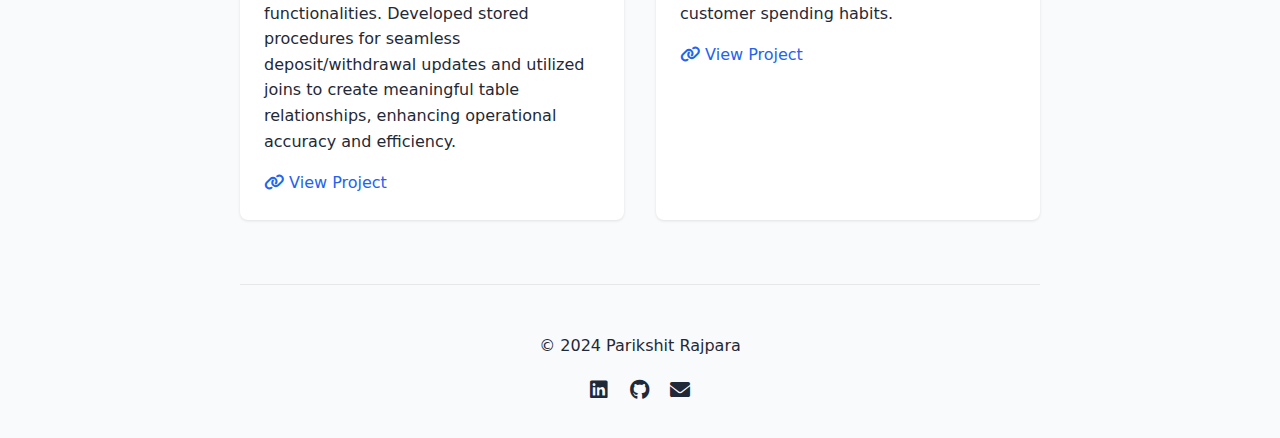
==== commit 701e85f0: "Update index.html" ====
--- a/index.html
+++ b/index.html
@@ -40,7 +40,7 @@
                 <p>I am currently working as a Business Analyst at Canadian Tire Corporation.</p>
                 <p>I'm passionate about Data Science, which I have studied in both my bachelor's and master's programs.</p>
                 I specialize in machine learning, data analysis, and data visualization.
-                In my free time, I enjoy writing about tech!
+                
                 
             </p>
         </section>
@@ -52,7 +52,7 @@
 
                 <!-- Project 2 -->
                 <article class="card">
-                    <h3>Performance Dashboard for a Hardware Company</h3>
+                    <h3>Performance Dashboard for Finance & Sales Team</h3>
                     <div class="tags">
                         <span class="tag">Power BI</span>
                         <span class="tag">DAX</span>
@@ -68,7 +68,7 @@
 
                  <!-- Project 4 -->
                  <article class="card">
-                    <h3>Revenue Insights for Hotels</h3>
+                    <h3>Finance and Analytics Dashboard</h3>
                     <div class="tags">
                         <span class="tag">Power BI</span>
                         <span class="tag">DAX</span>
@@ -83,7 +83,7 @@
 
                  <!-- Project 5 -->
                  <article class="card">
-                    <h3>Transportation Delivery Dashboard</h3>
+                    <h3>Supply Chain Dashboard</h3>
                     <div class="tags">
                         <span class="tag">Power BI</span>
                         <span class="tag">DAX</span>
@@ -116,7 +116,7 @@
 
                  <!-- Project 7 -->
                  <article class="card">
-                    <h3>Creating a Finance Database</h3>
+                    <h3>Creating a Financial Database</h3>
                     <div class="tags">
                         <span class="tag">SQL</span>
                     </div>
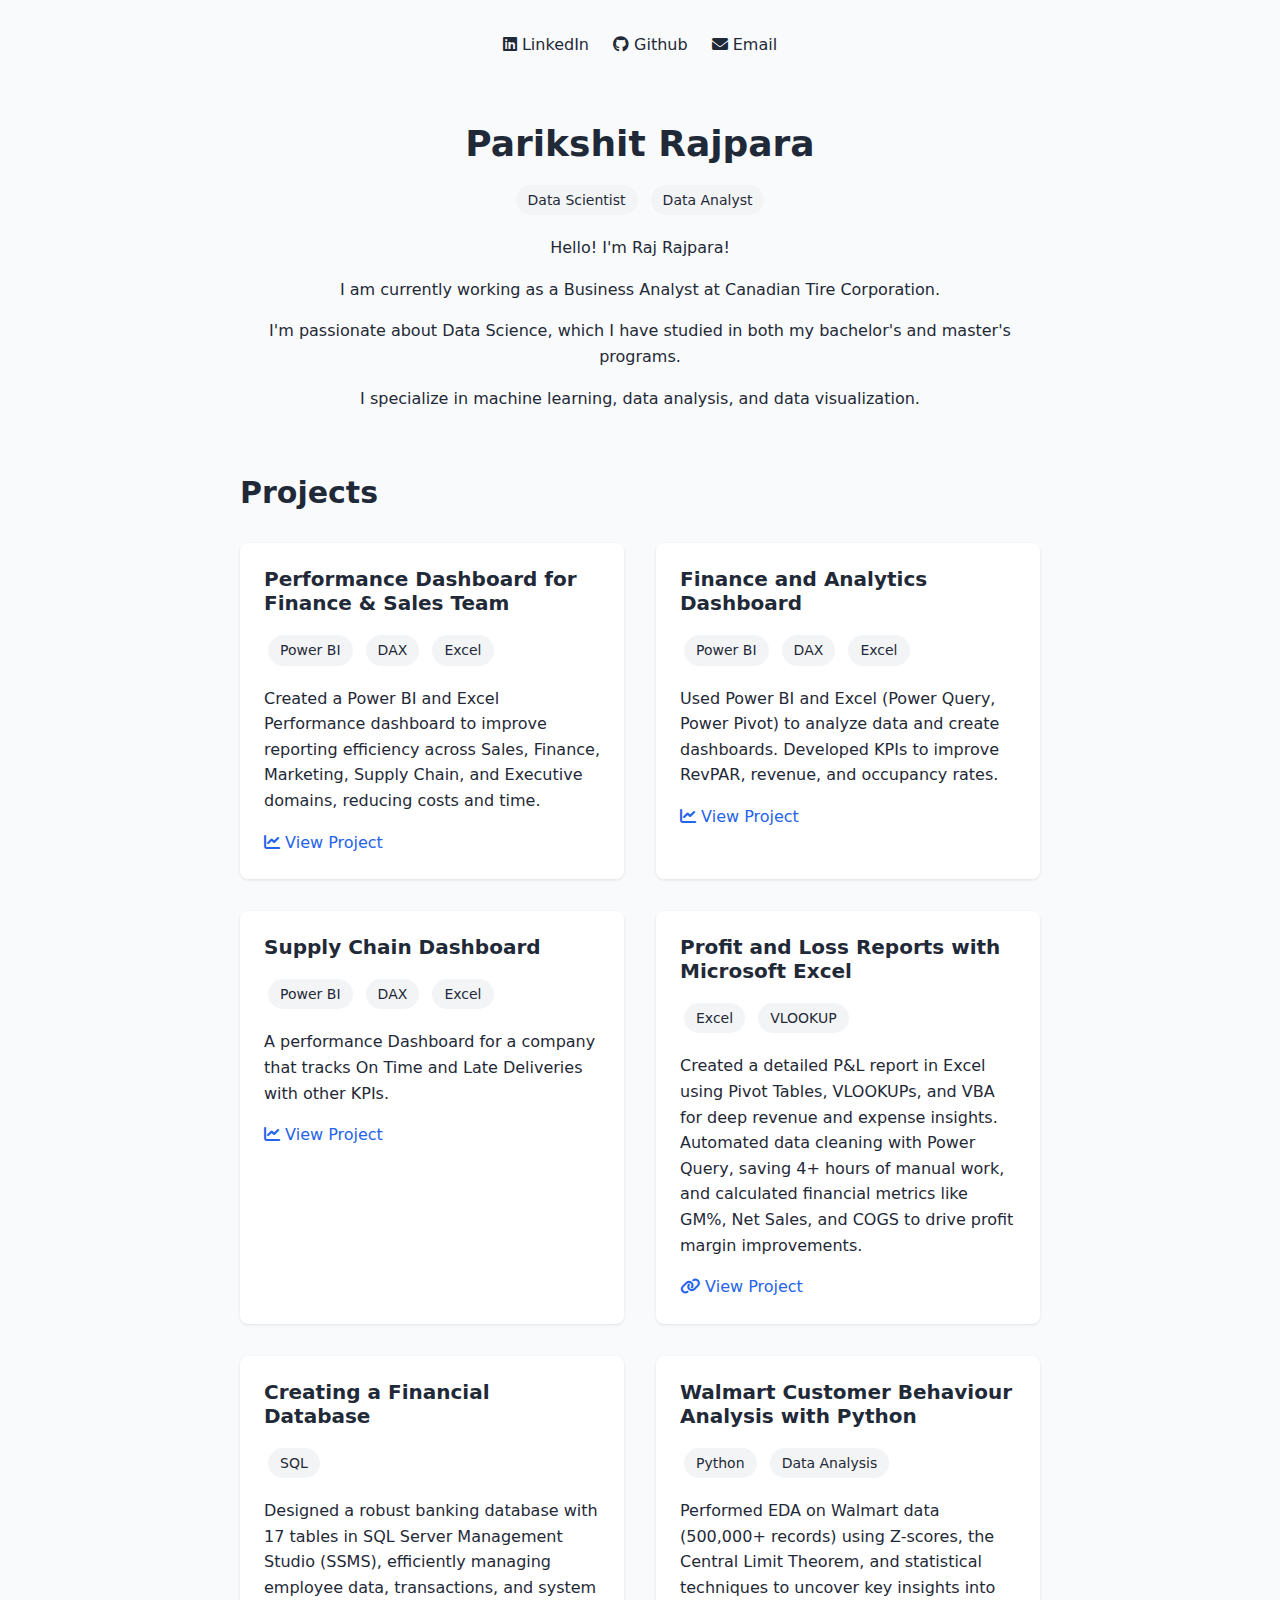
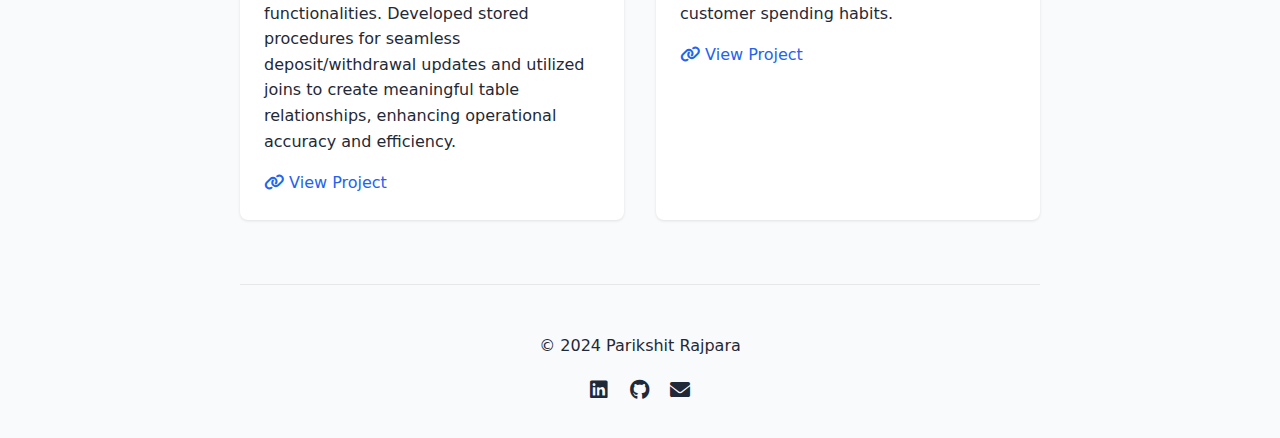
==== commit 266fa73f: "Update index.html" ====
--- a/index.html
+++ b/index.html
@@ -14,7 +14,7 @@
         <nav>
             <ul>
                 
-                <li><a href="blog.html">Blog</a></li>
+                
                 <li><a href="https://www.linkedin.com/in/parikshit-rajpara/" target="_blank">
                     <i class="fab fa-linkedin"></i> LinkedIn</a></li>
                 <li><a href="https://github.com/parikshitrajpara3" target="_blank">
